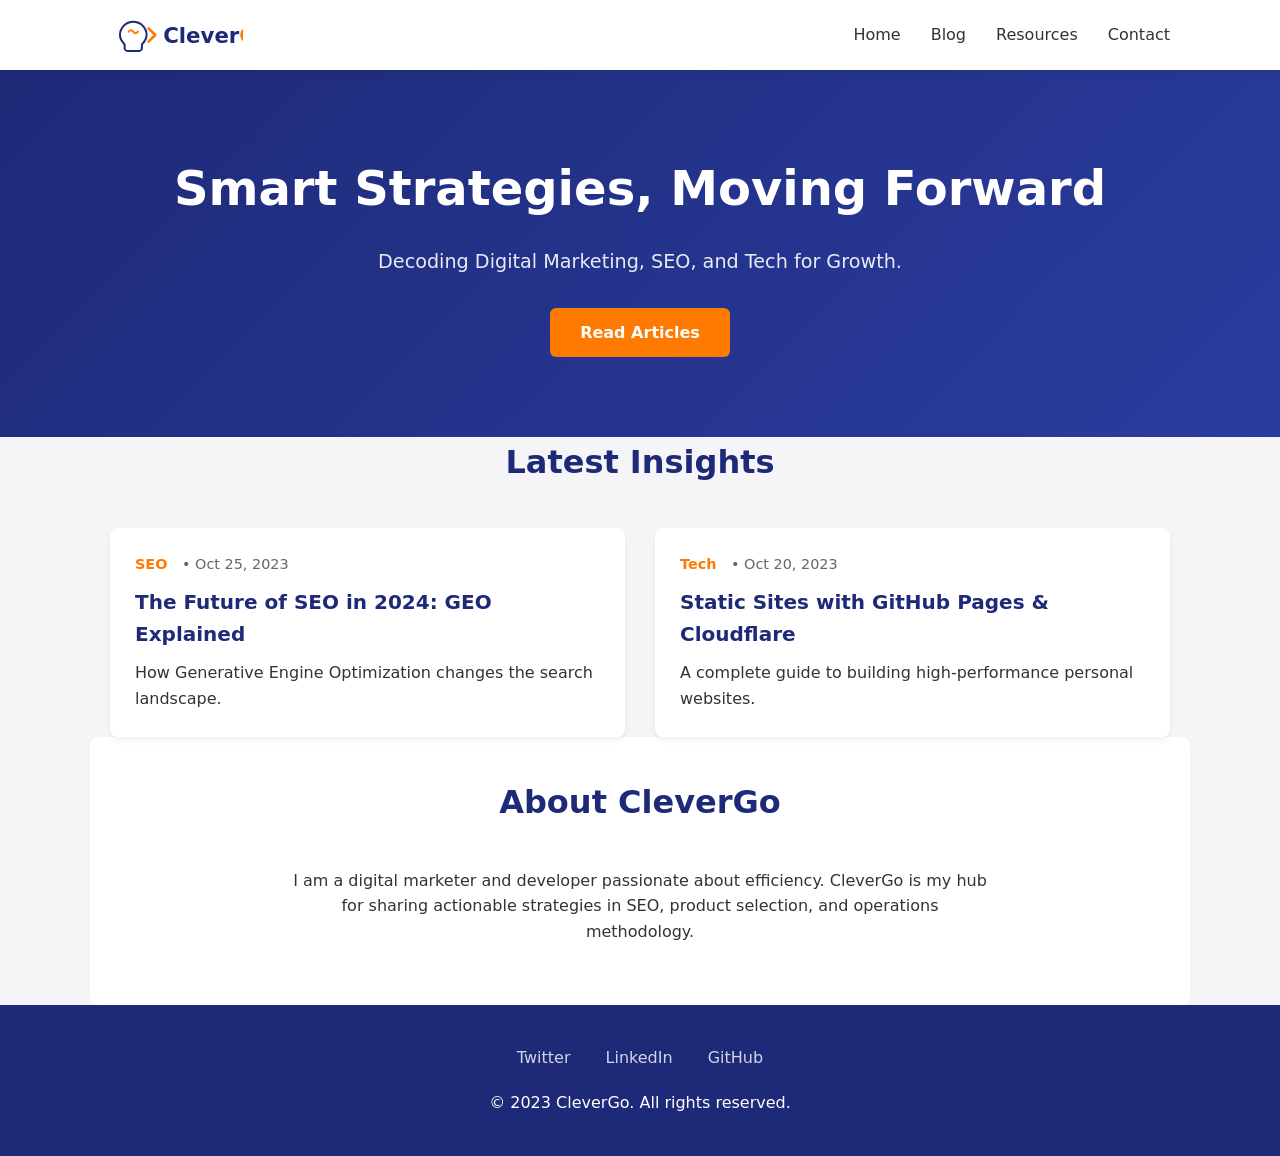
==== index.html @ 4c254b9e "Add files via upload" ====
<!DOCTYPE html>
<html lang="en">
<head>
    <meta charset="UTF-8">
    <meta name="viewport" content="width=device-width, initial-scale=1.0">
    <title>CleverGo | Digital Marketing & Tech Insights</title>
    <meta name="description" content="Expert insights on SEO, GEO, Web Development, and Digital Strategy by CleverGo.">
    <link rel="stylesheet" href="./assets/style.css">
    <link rel="icon" href="./assets/logo.svg" type="image/svg+xml">
</head>
<body>
    <header>
        <div class="container nav-wrapper">
            <a href="/" class="logo">
                <img src="./assets/logo.svg" alt="CleverGo Logo">
            </a>
            <div class="mobile-toggle">☰</div>
            <nav class="nav-links">
                <a href="/">Home</a>
                <a href="/blog/">Blog</a>
                <a href="/resources/">Resources</a>
                <a href="/contact.html">Contact</a>
            </nav>
        </div>
    </header>

    <main>
        <section class="hero">
            <div class="container">
                <h1>Smart Strategies, Moving Forward</h1>
                <p>Decoding Digital Marketing, SEO, and Tech for Growth.</p>
                <a href="/blog/" class="hero-btn">Read Articles</a>
            </div>
        </section>

        <section class="container">
            <h2>Latest Insights</h2>
            <div class="blog-grid">
                <!-- 示例文章卡片 1 -->
                <article class="post-card">
                    <div class="post-content">
                        <div class="post-meta">
                            <span class="tag">SEO</span> • Oct 25, 2023
                        </div>
                        <h3 class="post-title"><a href="/blog/posts/example-1.html">The Future of SEO in 2024: GEO Explained</a></h3>
                        <p>How Generative Engine Optimization changes the search landscape.</p>
                    </div>
                </article>
                <!-- 示例文章卡片 2 -->
                <article class="post-card">
                    <div class="post-content">
                        <div class="post-meta">
                            <span class="tag">Tech</span> • Oct 20, 2023
                        </div>
                        <h3 class="post-title"><a href="/blog/posts/example-2.html">Static Sites with GitHub Pages & Cloudflare</a></h3>
                        <p>A complete guide to building high-performance personal websites.</p>
                    </div>
                </article>
            </div>
        </section>

        <section class="container" style="text-align: center; background-color: white; padding: 40px; border-radius: 8px;">
            <h2>About CleverGo</h2>
            <p style="max-width: 700px; margin: 0 auto 20px;">
                I am a digital marketer and developer passionate about efficiency. CleverGo is my hub for sharing actionable strategies in SEO, product selection, and operations methodology.
            </p>
        </section>
    </main>

    <footer>
        <div class="container">
            <div class="footer-links">
                <a href="https://twitter.com/yourhandle" target="_blank">Twitter</a>
                <a href="https://linkedin.com/in/yourprofile" target="_blank">LinkedIn</a>
                <a href="https://github.com/yourrepo" target="_blank">GitHub</a>
            </div>
            <p>&copy; 2023 CleverGo. All rights reserved.</p>
        </div>
    </footer>

    <script src="./assets/script.js"></script>
</body>
</html>
---- assets/style.css ----
/* --- 变量定义 --- */
:root {
    --primary: #1E2A78;
    --accent: #FF7A00;
    --bg-color: #F5F5F7;
    --text-main: #333333;
    --text-light: #666666;
    --white: #FFFFFF;
    --max-width: 1100px;
    --font-heading: system-ui, -apple-system, Segoe UI, Roboto, sans-serif;
    --font-body: 'Inter', system-ui, sans-serif;
    --transition: all 0.3s ease;
}

/* --- 基础重置 --- */
* { margin: 0; padding: 0; box-sizing: border-box; }
body {
    font-family: var(--font-body);
    background-color: var(--bg-color);
    color: var(--text-main);
    line-height: 1.6;
}
a { text-decoration: none; color: inherit; transition: var(--transition); }
ul { list-style: none; }
img { max-width: 100%; display: block; }

/* --- 布局容器 --- */
.container {
    max-width: var(--max-width);
    margin: 0 auto;
    padding: 0 20px;
}

/* --- 导航栏 --- */
header {
    background: var(--white);
    box-shadow: 0 2px 10px rgba(0,0,0,0.05);
    position: sticky;
    top: 0;
    z-index: 1000;
}
.nav-wrapper {
    display: flex;
    justify-content: space-between;
    align-items: center;
    height: 70px;
}
.logo img { height: 40px; }
.nav-links { display: flex; gap: 30px; }
.nav-links a {
    font-weight: 500;
    color: var(--text-main);
    font-size: 16px;
}
.nav-links a:hover, .nav-links a.active { color: var(--primary); }
.cta-btn {
    background: var(--accent);
    color: var(--white) !important;
    padding: 8px 20px;
    border-radius: 5px;
}
.cta-btn:hover { background: #e66e00; }
.mobile-toggle { display: none; font-size: 24px; cursor: pointer; }

/* --- 首页 Hero 区域 --- */
.hero {
    text-align: center;
    padding: 80px 20px;
    background: linear-gradient(135deg, #1E2A78 0%, #2a3c9e 100%);
    color: var(--white);
}
.hero h1 { font-size: 3rem; margin-bottom: 20px; font-family: var(--font-heading); }
.hero p { font-size: 1.2rem; margin-bottom: 30px; opacity: 0.9; }
.hero-btn {
    display: inline-block;
    background: var(--accent);
    color: var(--white);
    padding: 12px 30px;
    border-radius: 6px;
    font-weight: bold;
}

/* --- 通用区块 --- */
section { padding: 60px 0; }
h2 {
    font-size: 2rem;
    color: var(--primary);
    margin-bottom: 40px;
    text-align: center;
    font-family: var(--font-heading);
}

/* --- 博客列表 (Grid) --- */
.blog-grid {
    display: grid;
    grid-template-columns: repeat(auto-fit, minmax(300px, 1fr));
    gap: 30px;
}
.post-card {
    background: var(--white);
    border-radius: 8px;
    overflow: hidden;
    box-shadow: 0 4px 6px rgba(0,0,0,0.05);
    transition: var(--transition);
}
.post-card:hover { transform: translateY(-5px); box-shadow: 0 10px 20px rgba(0,0,0,0.1); }
.post-content { padding: 25px; }
.post-meta { font-size: 0.9rem; color: var(--text-light); margin-bottom: 10px; }
.tag { color: var(--accent); font-weight: bold; margin-right: 10px; }
.post-title { font-size: 1.25rem; margin-bottom: 10px; color: var(--primary); }

/* --- 资源页列表 --- */
.resource-category { margin-bottom: 50px; }
.resource-list {
    display: grid;
    grid-template-columns: repeat(auto-fill, minmax(250px, 1fr));
    gap: 20px;
}
.resource-item {
    background: var(--white);
    padding: 20px;
    border-radius: 8px;
    border-left: 4px solid var(--primary);
}
.resource-item h3 { margin-bottom: 10px; font-size: 1.1rem; }
.resource-item p { font-size: 0.9rem; color: var(--text-light); margin-bottom: 15px; }
.resource-link { color: var(--accent); font-weight: 600; font-size: 0.9rem; }

/* --- 文章详情页 --- */
.article-container { max-width: 800px; margin: 0 auto; padding: 40px 20px; }
.article-header { text-align: center; margin-bottom: 40px; border-bottom: 1px solid #ddd; padding-bottom: 20px;}
.article-body { font-size: 1.1rem; line-height: 1.8; color: #222; }
.article-body h2 { text-align: left; margin-top: 40px; margin-bottom: 20px; font-size: 1.5rem; }
.article-body p { margin-bottom: 20px; }
.back-link { display: inline-block; margin-top: 40px; color: var(--primary); }

/* --- 页脚 --- */
footer {
    background: var(--primary);
    color: var(--white);
    padding: 40px 0;
    text-align: center;
    margin-top: auto;
}
.footer-links { margin-bottom: 20px; }
.footer-links a { color: rgba(255,255,255,0.8); margin: 0 15px; }

/* --- 响应式 --- */
@media (max-width: 768px) {
    .nav-links {
        display: none;
        position: absolute;
        top: 70px;
        left: 0;
        width: 100%;
        background: var(--white);
        flex-direction: column;
        padding: 20px;
        box-shadow: 0 5px 10px rgba(0,0,0,0.1);
    }
    .nav-links.active { display: flex; }
    .mobile-toggle { display: block; }
    .hero h1 { font-size: 2rem; }
}
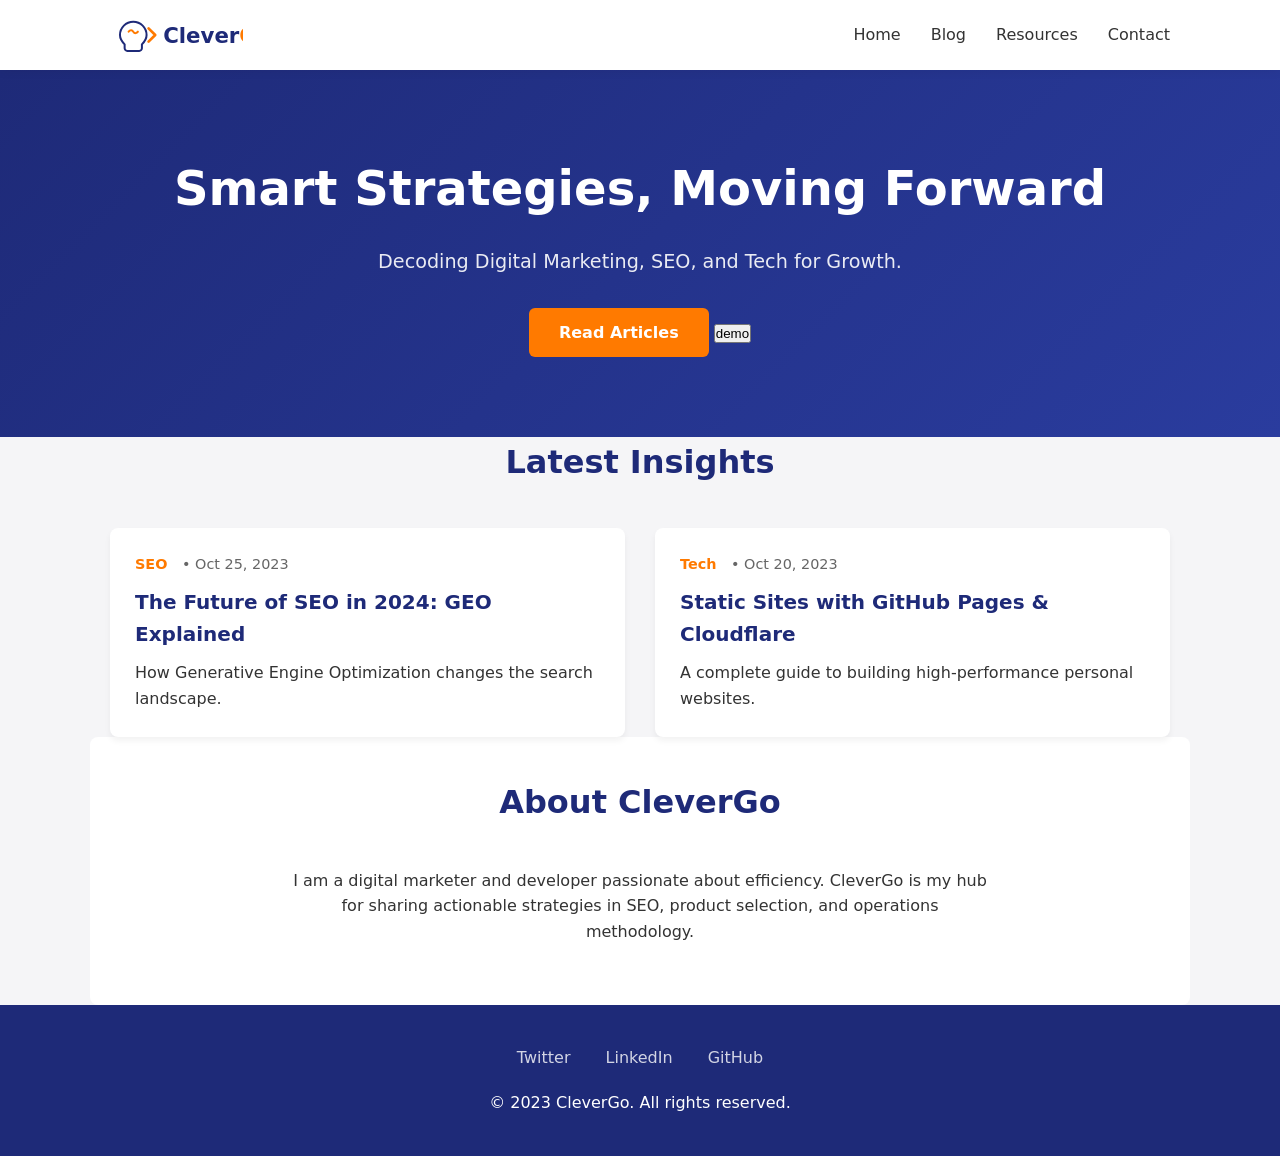
==== commit 74394c7a: "add_button" ====
--- a/index.html
+++ b/index.html
@@ -27,11 +27,12 @@
     <main>
         <section class="hero">
             <div class="container">
-                <h1>Smart Strategies, Moving Forward</h1>
-                <p>Decoding Digital Marketing, SEO, and Tech for Growth.</p>
-                <a href="/blog/" class="hero-btn">Read Articles</a>
-            </div>
-        </section>
+                <h1>Smart Strategies, Moving Forward</h1>
+                <p>Decoding Digital Marketing, SEO, and Tech for Growth.</p>
+                <a href="/blog/" class="hero-btn">Read Articles</a>
+                <button type="button" name="demo">demo</button>
+            </div>
+        </section>
 
         <section class="container">
             <h2>Latest Insights</h2>
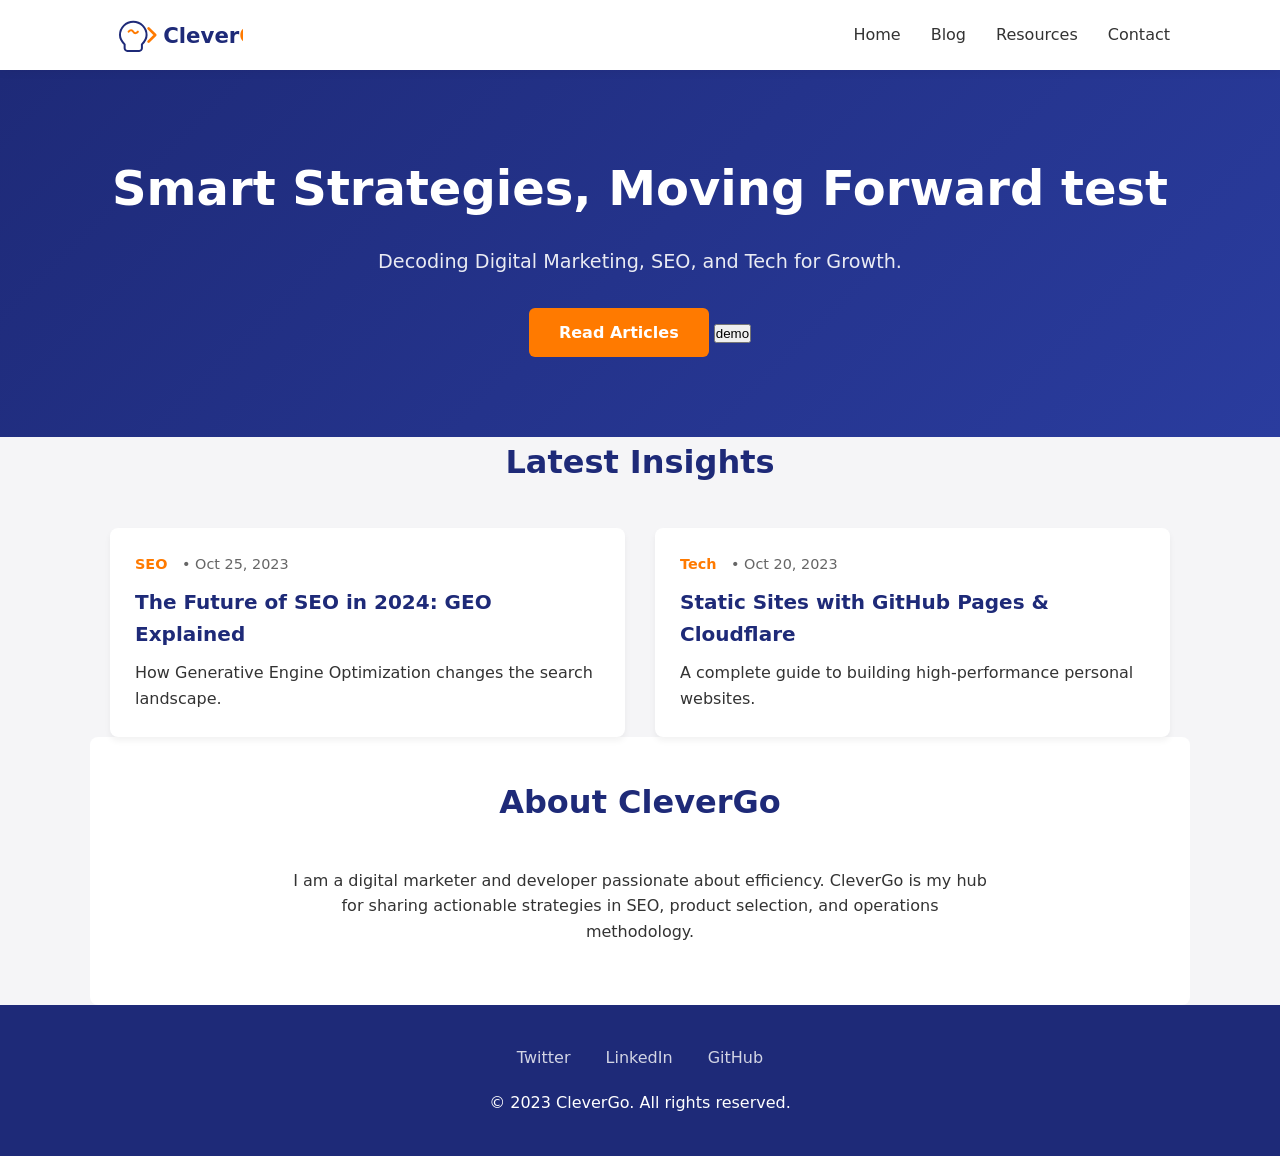
==== commit c8da2ae8: "Update index.html" ====
--- a/index.html
+++ b/index.html
@@ -7,8 +7,19 @@
     <meta name="description" content="Expert insights on SEO, GEO, Web Development, and Digital Strategy by CleverGo.">
     <link rel="stylesheet" href="./assets/style.css">
     <link rel="icon" href="./assets/logo.svg" type="image/svg+xml">
+    <!-- Google Tag Manager -->
+    <script>(function(w,d,s,l,i){w[l]=w[l]||[];w[l].push({'gtm.start':
+    new Date().getTime(),event:'gtm.js'});var f=d.getElementsByTagName(s)[0],
+    j=d.createElement(s),dl=l!='dataLayer'?'&l='+l:'';j.async=true;j.src=
+    'https://www.googletagmanager.com/gtm.js?id='+i+dl;f.parentNode.insertBefore(j,f);
+    })(window,document,'script','dataLayer','GTM-NPX2C83K');</script>
+    <!-- End Google Tag Manager -->
 </head>
 <body>
+    <!-- Google Tag Manager (noscript) -->
+    <noscript><iframe src="https://www.googletagmanager.com/ns.html?id=GTM-NPX2C83K"
+    height="0" width="0" style="display:none;visibility:hidden"></iframe></noscript>
+    <!-- End Google Tag Manager (noscript) -->
     <header>
         <div class="container nav-wrapper">
             <a href="/" class="logo">
@@ -27,12 +38,12 @@
     <main>
         <section class="hero">
             <div class="container">
-                <h1>Smart Strategies, Moving Forward</h1>
-                <p>Decoding Digital Marketing, SEO, and Tech for Growth.</p>
-                <a href="/blog/" class="hero-btn">Read Articles</a>
-                <button type="button" name="demo">demo</button>
-            </div>
-        </section>
+                <h1>Smart Strategies, Moving Forward test</h1>
+                <p>Decoding Digital Marketing, SEO, and Tech for Growth.</p>
+                <a href="/blog/" class="hero-btn">Read Articles</a>
+                <button type="button" name="demo">demo</button>
+            </div>
+        </section>
 
         <section class="container">
             <h2>Latest Insights</h2>
@@ -82,3 +93,4 @@
     <script src="./assets/script.js"></script>
 </body>
 </html>
+
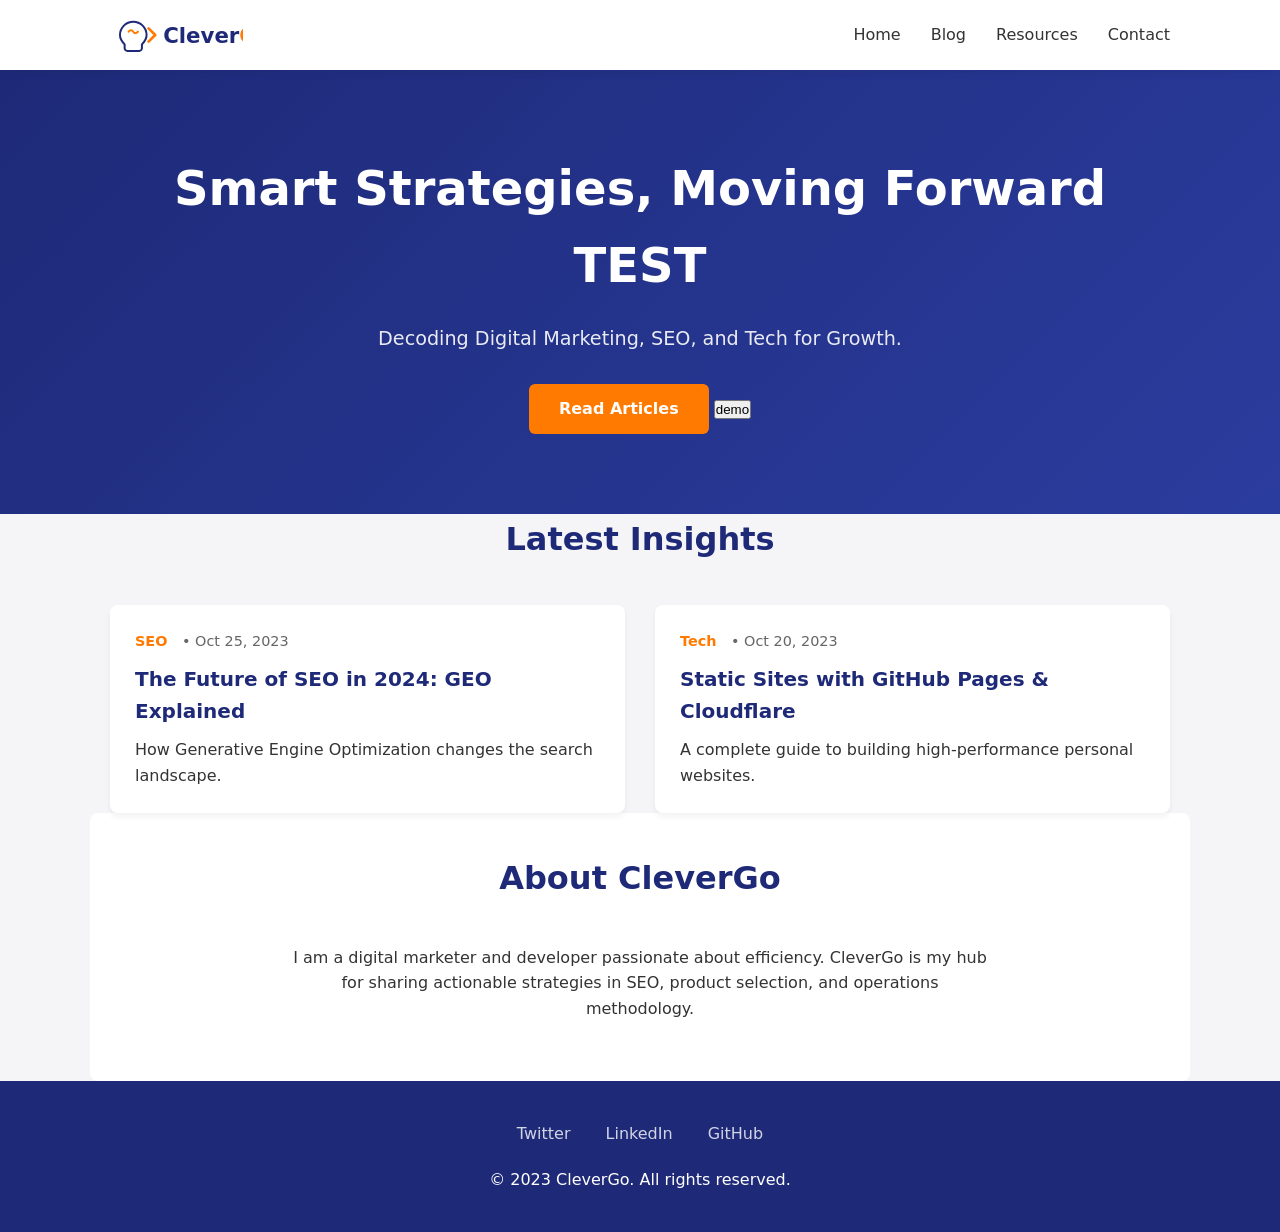
==== commit c7a9aecd: "modify index_test" ====
--- a/index.html
+++ b/index.html
@@ -38,7 +38,7 @@
     <main>
         <section class="hero">
             <div class="container">
-                <h1>Smart Strategies, Moving Forward test</h1>
+                <h1>Smart Strategies, Moving Forward TEST</h1>
                 <p>Decoding Digital Marketing, SEO, and Tech for Growth.</p>
                 <a href="/blog/" class="hero-btn">Read Articles</a>
                 <button type="button" name="demo">demo</button>
